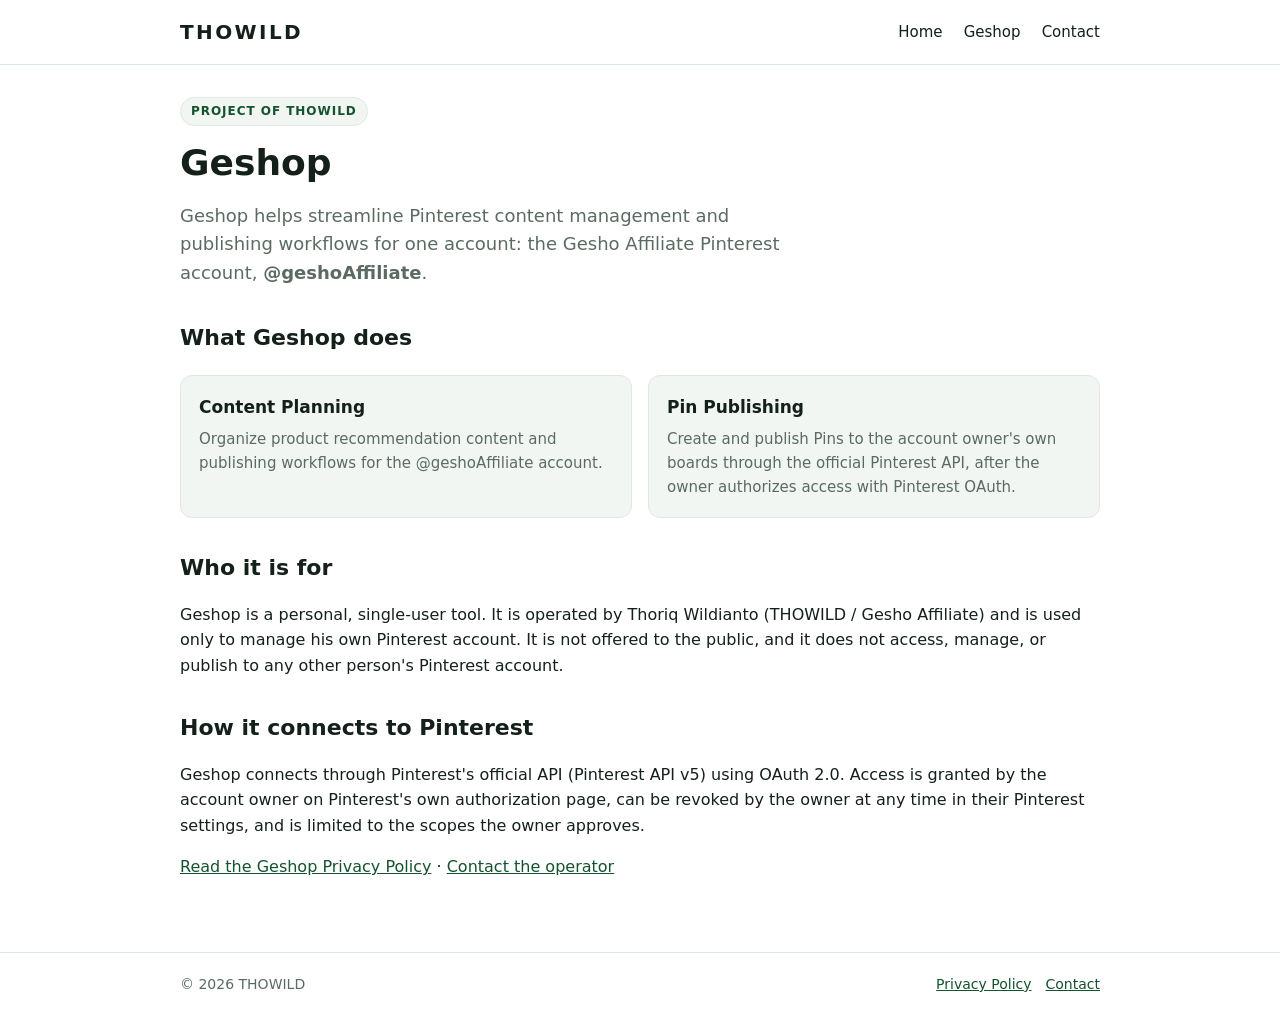
==== geshop/index.html @ b92587a5 "Add THOWILD website with Geshop pages and custom domain" ====
<!DOCTYPE html>
<html lang="en">
<head>
<meta charset="utf-8">
<meta name="viewport" content="width=device-width, initial-scale=1">
<title>Geshop — Pinterest Management Tool by THOWILD</title>
<meta name="description" content="Geshop is a personal tool, operated by THOWILD, for managing the Gesho Affiliate Pinterest account through the official Pinterest API.">
<link rel="stylesheet" href="/assets/style.css">
</head>
<body>
<header>
  <div class="nav">
    <a class="logo" href="/">THOWILD</a>
    <nav>
      <a href="/">Home</a>
      <a href="/geshop/">Geshop</a>
      <a href="/geshop/contact.html">Contact</a>
    </nav>
  </div>
</header>
<main>
  <span class="badge">Project of THOWILD</span>
  <h1>Geshop</h1>
  <p class="lead">Geshop helps streamline Pinterest content management and publishing workflows for one account: the Gesho Affiliate Pinterest account, <strong>@geshoAffiliate</strong>.</p>

  <h2>What Geshop does</h2>
  <div class="grid">
    <div class="card">
      <h3>Content Planning</h3>
      <p>Organize product recommendation content and publishing workflows for the @geshoAffiliate account.</p>
    </div>
    <div class="card">
      <h3>Pin Publishing</h3>
      <p>Create and publish Pins to the account owner's own boards through the official Pinterest API, after the owner authorizes access with Pinterest OAuth.</p>
    </div>
  </div>

  <h2>Who it is for</h2>
  <p>Geshop is a personal, single-user tool. It is operated by Thoriq Wildianto (THOWILD / Gesho Affiliate) and is used only to manage his own Pinterest account. It is not offered to the public, and it does not access, manage, or publish to any other person's Pinterest account.</p>

  <h2>How it connects to Pinterest</h2>
  <p>Geshop connects through Pinterest's official API (Pinterest API v5) using OAuth 2.0. Access is granted by the account owner on Pinterest's own authorization page, can be revoked by the owner at any time in their Pinterest settings, and is limited to the scopes the owner approves.</p>

  <p><a href="/geshop/privacy-policy.html">Read the Geshop Privacy Policy</a> &middot; <a href="/geshop/contact.html">Contact the operator</a></p>
</main>
<footer>
  <div class="footer-in">
    <span>&copy; 2026 THOWILD</span>
    <span><a href="/geshop/privacy-policy.html">Privacy Policy</a><a href="/geshop/contact.html">Contact</a></span>
  </div>
</footer>
</body>
</html>
---- assets/style.css ----
:root{--bg:#ffffff;--ink:#14201a;--muted:#5b6b62;--accent:#14532d;--accent-ink:#ffffff;--card:#f2f6f3;--line:#dfe8e1}
*{box-sizing:border-box}body{margin:0;font-family:system-ui,-apple-system,"Segoe UI",Roboto,Arial,sans-serif;color:var(--ink);background:var(--bg);line-height:1.6}
a{color:var(--accent)}
header{border-bottom:1px solid var(--line)}
.nav{max-width:960px;margin:0 auto;padding:16px 20px;display:flex;align-items:center;justify-content:space-between;gap:16px;flex-wrap:wrap}
.logo{font-weight:800;letter-spacing:.12em;text-decoration:none;color:var(--ink);font-size:20px}
.nav nav a{margin-left:16px;text-decoration:none;color:var(--ink);font-size:15px}
.nav nav a:hover{color:var(--accent)}
main{max-width:960px;margin:0 auto;padding:32px 20px 56px}
.badge{display:inline-block;background:var(--card);border:1px solid var(--line);color:var(--accent);font-size:12px;font-weight:700;letter-spacing:.08em;text-transform:uppercase;padding:4px 10px;border-radius:999px}
h1{font-size:36px;line-height:1.15;margin:16px 0 12px}
h2{font-size:22px;margin:32px 0 8px}
p.lead{font-size:18px;color:var(--muted);max-width:640px}
.btn{display:inline-block;background:var(--accent);color:var(--accent-ink);padding:10px 18px;border-radius:8px;text-decoration:none;font-weight:600;margin-top:12px}
.grid{display:grid;grid-template-columns:repeat(auto-fit,minmax(220px,1fr));gap:16px;margin-top:20px}
.card{background:var(--card);border:1px solid var(--line);border-radius:12px;padding:18px}
.card h3{margin:0 0 6px;font-size:17px}
.card p{margin:0;color:var(--muted);font-size:15px}
footer{border-top:1px solid var(--line)}
.footer-in{max-width:960px;margin:0 auto;padding:20px;display:flex;justify-content:space-between;gap:12px;flex-wrap:wrap;color:var(--muted);font-size:14px}
.footer-in a{margin-left:14px}
table{border-collapse:collapse}td,th{border:1px solid var(--line);padding:8px 12px;text-align:left;font-size:15px}
code{background:var(--card);padding:2px 6px;border-radius:6px}
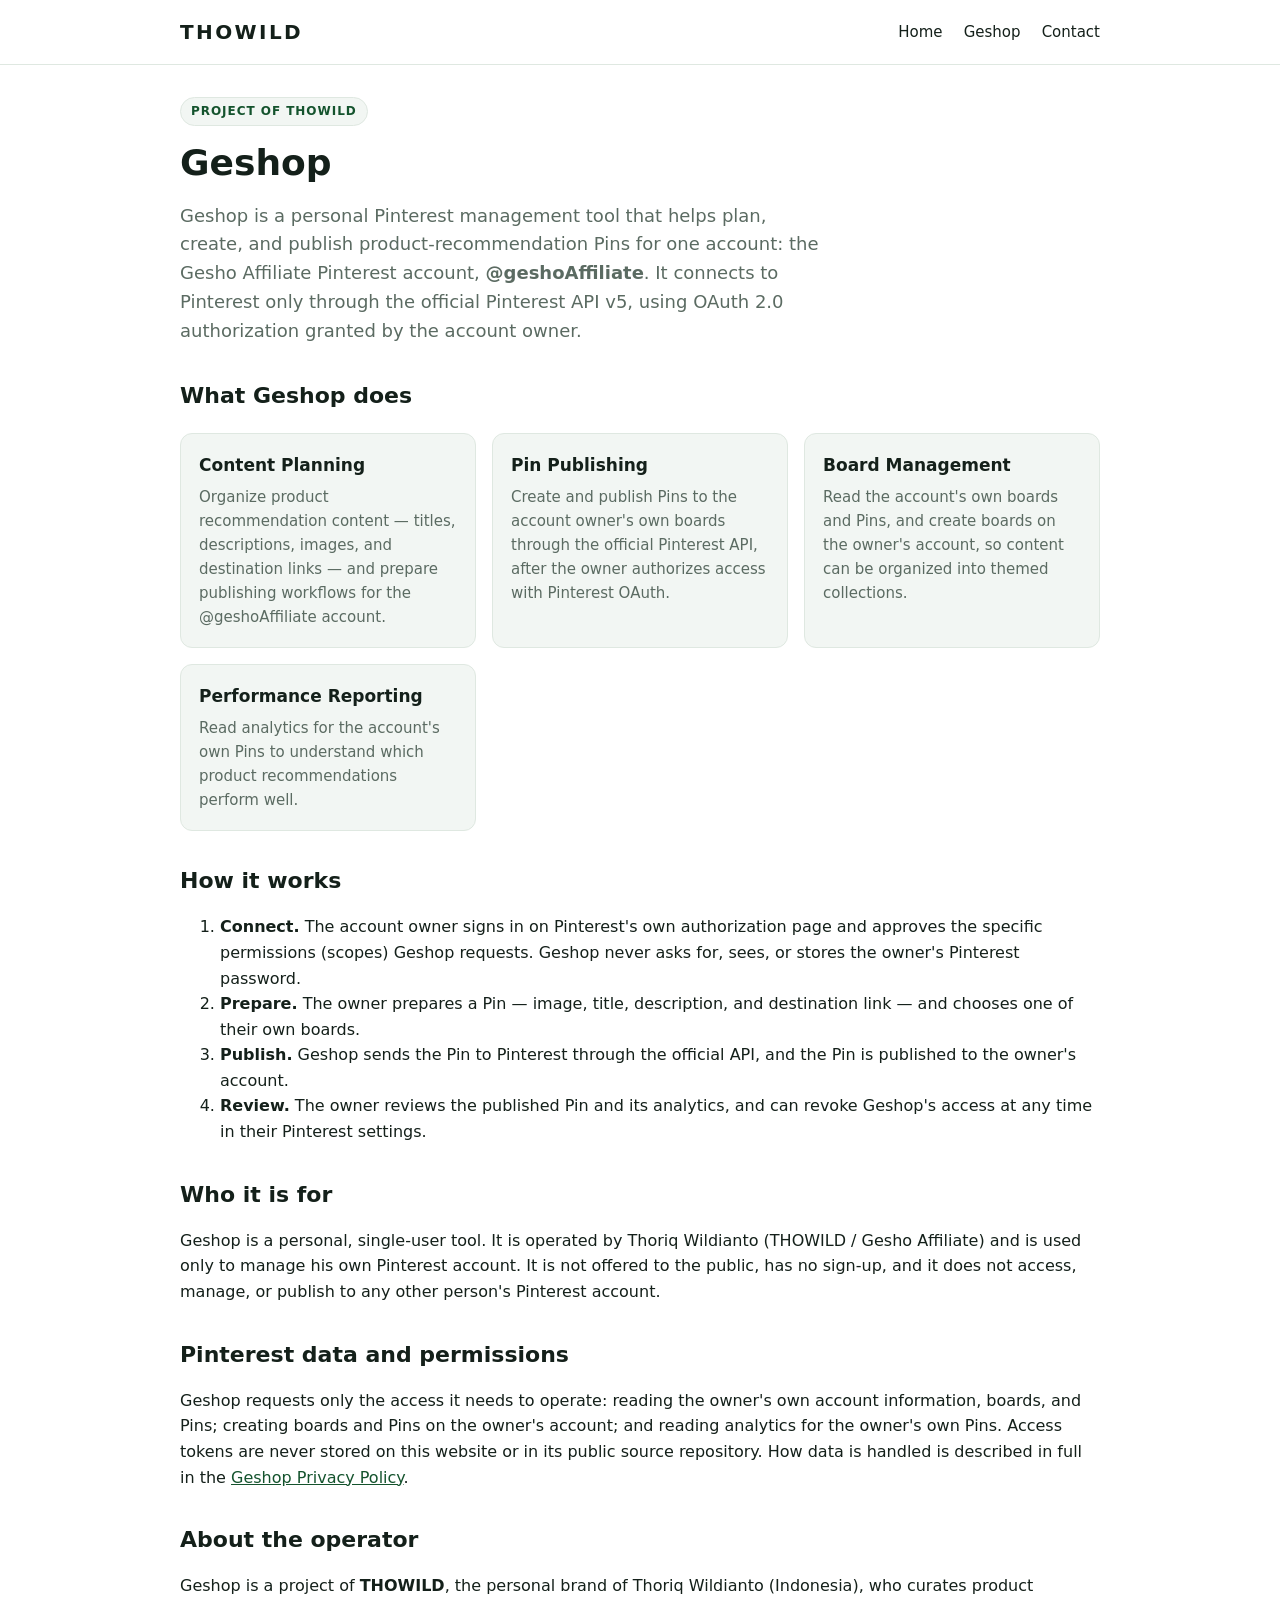
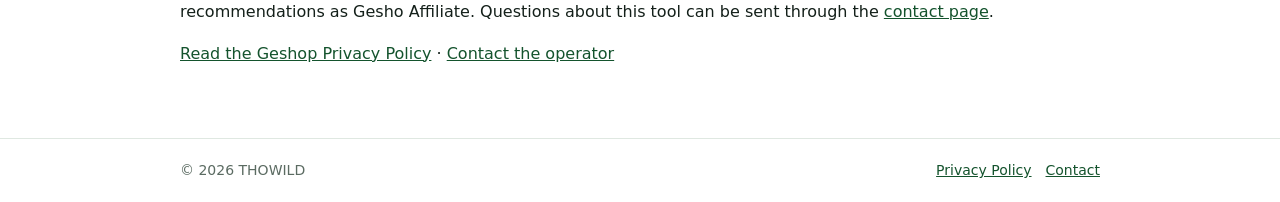
==== commit 9e424bc6: "Upgrade Geshop page: features, how it works, data & permissions for Pinterest app review" ====
--- a/geshop/index.html
+++ b/geshop/index.html
@@ -21,25 +21,44 @@
 <main>
   <span class="badge">Project of THOWILD</span>
   <h1>Geshop</h1>
-  <p class="lead">Geshop helps streamline Pinterest content management and publishing workflows for one account: the Gesho Affiliate Pinterest account, <strong>@geshoAffiliate</strong>.</p>
+  <p class="lead">Geshop is a personal Pinterest management tool that helps plan, create, and publish product-recommendation Pins for one account: the Gesho Affiliate Pinterest account, <strong>@geshoAffiliate</strong>. It connects to Pinterest only through the official Pinterest API v5, using OAuth 2.0 authorization granted by the account owner.</p>
 
   <h2>What Geshop does</h2>
   <div class="grid">
     <div class="card">
       <h3>Content Planning</h3>
-      <p>Organize product recommendation content and publishing workflows for the @geshoAffiliate account.</p>
+      <p>Organize product recommendation content — titles, descriptions, images, and destination links — and prepare publishing workflows for the @geshoAffiliate account.</p>
     </div>
     <div class="card">
       <h3>Pin Publishing</h3>
       <p>Create and publish Pins to the account owner's own boards through the official Pinterest API, after the owner authorizes access with Pinterest OAuth.</p>
     </div>
+    <div class="card">
+      <h3>Board Management</h3>
+      <p>Read the account's own boards and Pins, and create boards on the owner's account, so content can be organized into themed collections.</p>
+    </div>
+    <div class="card">
+      <h3>Performance Reporting</h3>
+      <p>Read analytics for the account's own Pins to understand which product recommendations perform well.</p>
+    </div>
   </div>
 
+  <h2>How it works</h2>
+  <ol>
+    <li><strong>Connect.</strong> The account owner signs in on Pinterest's own authorization page and approves the specific permissions (scopes) Geshop requests. Geshop never asks for, sees, or stores the owner's Pinterest password.</li>
+    <li><strong>Prepare.</strong> The owner prepares a Pin — image, title, description, and destination link — and chooses one of their own boards.</li>
+    <li><strong>Publish.</strong> Geshop sends the Pin to Pinterest through the official API, and the Pin is published to the owner's account.</li>
+    <li><strong>Review.</strong> The owner reviews the published Pin and its analytics, and can revoke Geshop's access at any time in their Pinterest settings.</li>
+  </ol>
+
   <h2>Who it is for</h2>
-  <p>Geshop is a personal, single-user tool. It is operated by Thoriq Wildianto (THOWILD / Gesho Affiliate) and is used only to manage his own Pinterest account. It is not offered to the public, and it does not access, manage, or publish to any other person's Pinterest account.</p>
+  <p>Geshop is a personal, single-user tool. It is operated by Thoriq Wildianto (THOWILD / Gesho Affiliate) and is used only to manage his own Pinterest account. It is not offered to the public, has no sign-up, and it does not access, manage, or publish to any other person's Pinterest account.</p>
 
-  <h2>How it connects to Pinterest</h2>
-  <p>Geshop connects through Pinterest's official API (Pinterest API v5) using OAuth 2.0. Access is granted by the account owner on Pinterest's own authorization page, can be revoked by the owner at any time in their Pinterest settings, and is limited to the scopes the owner approves.</p>
+  <h2>Pinterest data and permissions</h2>
+  <p>Geshop requests only the access it needs to operate: reading the owner's own account information, boards, and Pins; creating boards and Pins on the owner's account; and reading analytics for the owner's own Pins. Access tokens are never stored on this website or in its public source repository. How data is handled is described in full in the <a href="/geshop/privacy-policy.html">Geshop Privacy Policy</a>.</p>
+
+  <h2>About the operator</h2>
+  <p>Geshop is a project of <strong>THOWILD</strong>, the personal brand of Thoriq Wildianto (Indonesia), who curates product recommendations as Gesho Affiliate. Questions about this tool can be sent through the <a href="/geshop/contact.html">contact page</a>.</p>
 
   <p><a href="/geshop/privacy-policy.html">Read the Geshop Privacy Policy</a> &middot; <a href="/geshop/contact.html">Contact the operator</a></p>
 </main>
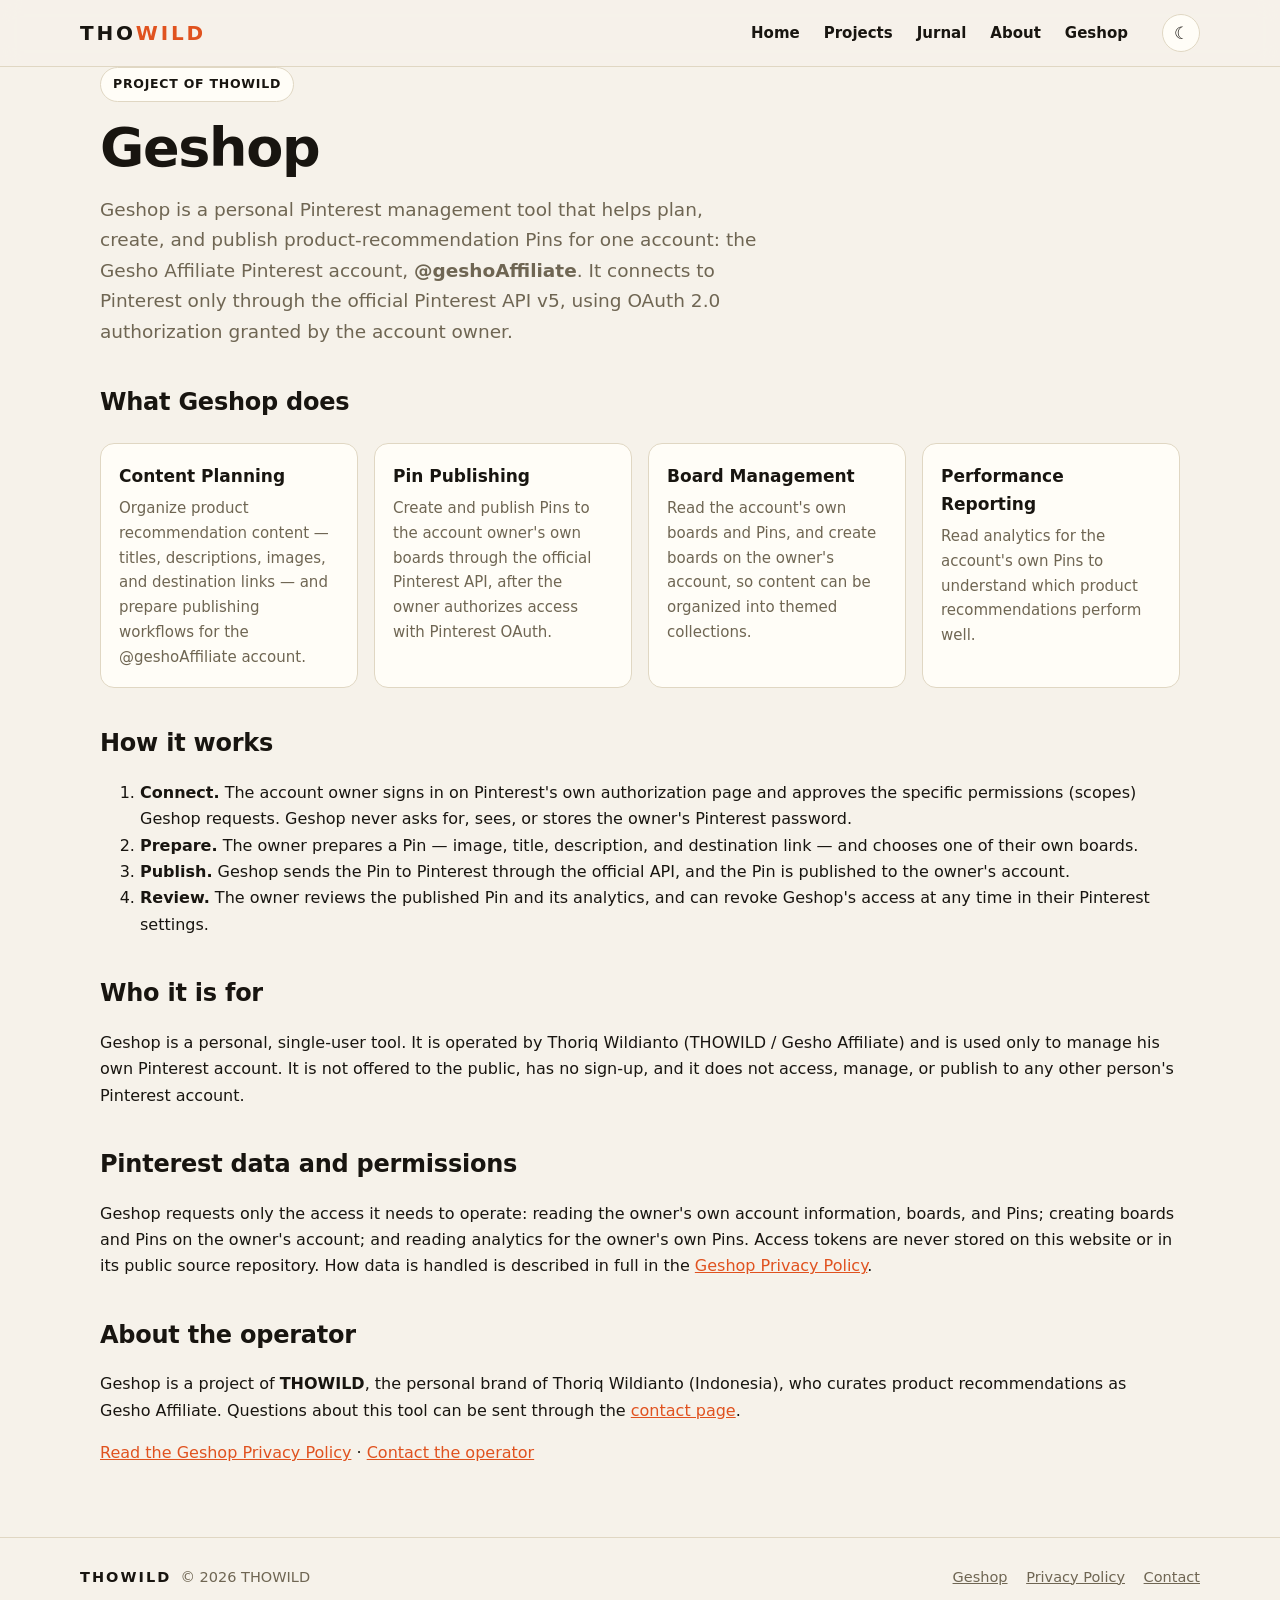
==== commit 67ec080a: "Redesign stage 2: new THOWILD homepage (assets embedded), blog index, Geshop pages restyled" ====
--- a/geshop/index.html
+++ b/geshop/index.html
@@ -5,20 +5,24 @@
 <meta name="viewport" content="width=device-width, initial-scale=1">
 <title>Geshop — Pinterest Management Tool by THOWILD</title>
 <meta name="description" content="Geshop is a personal tool, operated by THOWILD, for managing the Gesho Affiliate Pinterest account through the official Pinterest API.">
+<script>(function(){var d=document.documentElement;d.classList.add('js');var t=null;try{t=new URLSearchParams(location.search).get('theme')||localStorage.getItem('thowild-theme')}catch(e){}if(t!=='dark'&&t!=='light'){t=window.matchMedia&&window.matchMedia('(prefers-color-scheme: dark)').matches?'dark':'light'}d.dataset.theme=t})();</script>
 <link rel="stylesheet" href="/assets/style.css">
 </head>
 <body>
-<header>
-  <div class="nav">
-    <a class="logo" href="/">THOWILD</a>
-    <nav>
+<header class="site-header">
+  <div class="wrap nav">
+    <a class="logo" href="/">THO<em>WILD</em></a>
+    <nav class="menu">
       <a href="/">Home</a>
+      <a href="/#projects">Projects</a>
+      <a href="/blog/">Jurnal</a>
+      <a href="/#about">About</a>
       <a href="/geshop/">Geshop</a>
-      <a href="/geshop/contact.html">Contact</a>
     </nav>
+    <button class="theme-toggle" type="button" aria-label="Ganti mode gelap/terang"><span class="icon-moon" aria-hidden="true">☾</span><span class="icon-sun" aria-hidden="true">☀</span></button>
   </div>
 </header>
-<main>
+<main class="wrap page">
   <span class="badge">Project of THOWILD</span>
   <h1>Geshop</h1>
   <p class="lead">Geshop is a personal Pinterest management tool that helps plan, create, and publish product-recommendation Pins for one account: the Gesho Affiliate Pinterest account, <strong>@geshoAffiliate</strong>. It connects to Pinterest only through the official Pinterest API v5, using OAuth 2.0 authorization granted by the account owner.</p>
@@ -62,11 +66,16 @@
 
   <p><a href="/geshop/privacy-policy.html">Read the Geshop Privacy Policy</a> &middot; <a href="/geshop/contact.html">Contact the operator</a></p>
 </main>
-<footer>
-  <div class="footer-in">
-    <span>&copy; 2026 THOWILD</span>
-    <span><a href="/geshop/privacy-policy.html">Privacy Policy</a><a href="/geshop/contact.html">Contact</a></span>
+<footer class="site-footer">
+  <div class="wrap footer-in">
+    <span><span class="fbrand">THOWILD</span> &nbsp;© 2026 THOWILD</span>
+    <span>
+      <a href="/geshop/">Geshop</a>
+      <a href="/geshop/privacy-policy.html">Privacy Policy</a>
+      <a href="/geshop/contact.html">Contact</a>
+    </span>
   </div>
 </footer>
+<script src="/assets/main.js" defer></script>
 </body>
 </html>
--- a/assets/style.css
+++ b/assets/style.css
@@ -1,23 +1,161 @@
-:root{--bg:#ffffff;--ink:#14201a;--muted:#5b6b62;--accent:#14532d;--accent-ink:#ffffff;--card:#f2f6f3;--line:#dfe8e1}
-*{box-sizing:border-box}body{margin:0;font-family:system-ui,-apple-system,"Segoe UI",Roboto,Arial,sans-serif;color:var(--ink);background:var(--bg);line-height:1.6}
+/* THOWILD — redesign v1 (original code, inspired layout direction only)
+   Single shared stylesheet for home, blog, and Geshop pages. */
+:root{
+  --bg:#f6f2ea; --bg-soft:#eee7d8; --card:#fffdf7; --ink:#181510; --muted:#6f6653;
+  --accent:#e0521f; --accent-ink:#ffffff; --line:#e0d7c3; --green:#1e7a46; --amber:#b97f14;
+  --radius:18px; --shadow:0 18px 40px rgba(24,21,16,.10);
+}
+html[data-theme="dark"]{
+  --bg:#14110c; --bg-soft:#1b1811; --card:#1e1a13; --ink:#f3edde; --muted:#a79c86;
+  --accent:#ff7a4d; --accent-ink:#1c110a; --line:#35301f; --green:#4cc27e; --amber:#e0aa3e;
+  --shadow:0 18px 40px rgba(0,0,0,.45);
+}
+*{box-sizing:border-box}
+html{scroll-behavior:smooth}
+body{margin:0;background:var(--bg);color:var(--ink);line-height:1.65;
+  font-family:system-ui,-apple-system,"Segoe UI",Roboto,"Helvetica Neue",Arial,sans-serif;
+  transition:background .3s ease,color .3s ease}
 a{color:var(--accent)}
-header{border-bottom:1px solid var(--line)}
-.nav{max-width:960px;margin:0 auto;padding:16px 20px;display:flex;align-items:center;justify-content:space-between;gap:16px;flex-wrap:wrap}
-.logo{font-weight:800;letter-spacing:.12em;text-decoration:none;color:var(--ink);font-size:20px}
-.nav nav a{margin-left:16px;text-decoration:none;color:var(--ink);font-size:15px}
-.nav nav a:hover{color:var(--accent)}
-main{max-width:960px;margin:0 auto;padding:32px 20px 56px}
-.badge{display:inline-block;background:var(--card);border:1px solid var(--line);color:var(--accent);font-size:12px;font-weight:700;letter-spacing:.08em;text-transform:uppercase;padding:4px 10px;border-radius:999px}
-h1{font-size:36px;line-height:1.15;margin:16px 0 12px}
-h2{font-size:22px;margin:32px 0 8px}
-p.lead{font-size:18px;color:var(--muted);max-width:640px}
-.btn{display:inline-block;background:var(--accent);color:var(--accent-ink);padding:10px 18px;border-radius:8px;text-decoration:none;font-weight:600;margin-top:12px}
+img,video{max-width:100%;display:block}
+.wrap{max-width:1120px;margin:0 auto;padding:0 20px}
+
+/* ---------- header ---------- */
+.site-header{position:sticky;top:0;z-index:50;border-bottom:1px solid var(--line);
+  background:color-mix(in srgb,var(--bg) 86%,transparent);backdrop-filter:blur(10px)}
+.nav{display:flex;align-items:center;gap:18px;padding:14px 0;flex-wrap:wrap}
+.logo{font-weight:900;letter-spacing:.14em;text-decoration:none;color:var(--ink);font-size:20px}
+.logo em{font-style:normal;color:var(--accent)}
+.menu{display:flex;gap:4px;flex-wrap:wrap;margin-left:auto}
+.menu a{text-decoration:none;color:var(--ink);font-size:15px;font-weight:600;padding:6px 10px;border-radius:999px}
+.menu a:hover{background:var(--bg-soft);color:var(--accent)}
+.theme-toggle{margin-left:6px;border:1px solid var(--line);background:var(--card);color:var(--ink);
+  width:38px;height:38px;border-radius:999px;cursor:pointer;font-size:17px;line-height:1}
+.theme-toggle .icon-sun{display:none}
+html[data-theme="dark"] .theme-toggle .icon-sun{display:inline}
+html[data-theme="dark"] .theme-toggle .icon-moon{display:none}
+
+/* ---------- generic ---------- */
+.badge{display:inline-flex;align-items:center;gap:8px;background:var(--card);border:1px solid var(--line);
+  color:var(--ink);font-size:12.5px;font-weight:700;letter-spacing:.06em;text-transform:uppercase;
+  padding:6px 12px;border-radius:999px}
+.badge .dot{width:8px;height:8px;border-radius:50%;background:var(--green);animation:pulse 2s infinite}
+@keyframes pulse{0%{box-shadow:0 0 0 0 rgba(30,122,70,.45)}70%{box-shadow:0 0 0 8px rgba(30,122,70,0)}100%{box-shadow:0 0 0 0 rgba(30,122,70,0)}}
+.btn{display:inline-block;background:var(--accent);color:var(--accent-ink);padding:13px 22px;border-radius:999px;
+  text-decoration:none;font-weight:700;font-size:16px;border:1px solid var(--accent)}
+.btn:hover{filter:brightness(1.07)}
+.btn-ghost{display:inline-block;background:transparent;color:var(--ink);padding:13px 22px;border-radius:999px;
+  text-decoration:none;font-weight:700;font-size:16px;border:1px solid var(--line)}
+.btn-ghost:hover{border-color:var(--accent);color:var(--accent)}
+.kicker{color:var(--accent);font-weight:800;letter-spacing:.16em;text-transform:uppercase;font-size:13px;margin:0 0 6px}
+.section-title{font-size:clamp(30px,5.4vw,46px);line-height:1.08;letter-spacing:-.02em;margin:0 0 14px;font-weight:900}
+section{padding:64px 0 8px}
+.lead{font-size:19px;color:var(--muted);max-width:660px}
+.js .reveal{opacity:0;transform:translateY(20px);transition:opacity .7s ease,transform .7s ease}
+.js .reveal.in{opacity:1;transform:none}
+
+/* ---------- hero ---------- */
+.hero{padding:72px 0 30px}
+.hero-title{font-size:clamp(64px,16.5vw,168px);line-height:.95;letter-spacing:-.035em;font-weight:900;margin:22px 0 6px}
+.hero-title .wild{color:var(--accent)}
+.hero-line{font-size:clamp(26px,5.6vw,44px);font-weight:800;letter-spacing:-.01em;margin:0 0 18px}
+.rotator{display:inline-block;color:var(--accent);transition:opacity .28s ease,transform .28s ease}
+.rotator.swap{opacity:0;transform:translateY(10px)}
+.hero-intro{font-size:19px;color:var(--muted);max-width:640px;margin:0 0 26px}
+.hero-actions{display:flex;gap:12px;flex-wrap:wrap}
+.stats{display:flex;gap:0;flex-wrap:wrap;margin-top:52px;border:1px solid var(--line);border-radius:var(--radius);
+  background:var(--card);overflow:hidden}
+.stat{flex:1 1 160px;padding:18px 20px;border-right:1px solid var(--line)}
+.stat:last-child{border-right:0}
+.stat b{display:block;font-size:30px;line-height:1.1;letter-spacing:-.02em}
+.stat span{color:var(--muted);font-size:14px}
+
+/* ---------- projects ---------- */
+.project-list{display:grid;gap:26px;margin-top:26px}
+.project-card{display:grid;grid-template-columns:1.15fr 1fr;gap:0;background:var(--card);border:1px solid var(--line);
+  border-radius:var(--radius);overflow:hidden;box-shadow:var(--shadow)}
+.project-media{position:relative;min-height:260px;background:var(--bg-soft)}
+.project-media img{width:100%;height:100%;object-fit:cover;position:absolute;inset:0}
+.project-media.media-contain{display:flex;align-items:center;justify-content:center;
+  background:radial-gradient(120% 120% at 20% 10%,#ffd9a8 0%,#f78d5c 45%,#e0521f 100%)}
+.project-media.media-contain img{position:static;width:62%;height:auto;object-fit:contain;border-radius:22px;
+  box-shadow:0 16px 34px rgba(0,0,0,.28)}
+.media-soon{display:flex;flex-direction:column;align-items:center;justify-content:center;gap:6px;height:100%;min-height:260px;
+  color:var(--muted);background:repeating-linear-gradient(45deg,var(--bg-soft) 0 18px,var(--bg) 18px 36px);text-align:center;padding:20px}
+.media-soon .big{font-size:56px;font-weight:900;letter-spacing:-.03em;color:var(--ink)}
+.project-body{padding:26px 26px 28px;display:flex;flex-direction:column;gap:8px}
+.project-no{font-size:14px;font-weight:800;letter-spacing:.2em;color:var(--muted)}
+.project-body h3{font-size:30px;margin:0;letter-spacing:-.02em;line-height:1.15}
+.project-body p{color:var(--muted);margin:0;font-size:16.5px}
+.project-link{margin-top:auto;padding-top:10px;font-weight:700;text-decoration:none}
+.status{display:inline-flex;align-items:center;gap:7px;font-size:12px;font-weight:800;letter-spacing:.08em;
+  text-transform:uppercase;border:1px solid var(--line);border-radius:999px;padding:4px 11px;width:fit-content}
+.status::before{content:"";width:8px;height:8px;border-radius:50%;background:var(--green)}
+.status.soon::before{background:var(--amber)}
+
+/* ---------- video band ---------- */
+.video-band{background:var(--bg-soft);border:1px solid var(--line);border-radius:calc(var(--radius) + 6px);padding:26px;margin-top:26px}
+.video-frame{border-radius:14px;overflow:hidden;box-shadow:var(--shadow)}
+.video-frame video{width:100%;aspect-ratio:16/9;object-fit:cover;background:#000}
+.video-cap{color:var(--muted);font-size:15px;margin:14px 2px 0}
+
+/* ---------- now / journal / cta ---------- */
+.now-list{border:1px solid var(--line);border-radius:var(--radius);background:var(--card);overflow:hidden;margin-top:22px}
+.now-row{display:flex;gap:14px;align-items:baseline;padding:18px 22px;border-bottom:1px solid var(--line);flex-wrap:wrap}
+.now-row:last-child{border-bottom:0}
+.now-row b{font-size:17.5px}
+.now-row p{margin:0;color:var(--muted);flex:1 1 280px;font-size:15.5px}
+.tag{font-size:12px;font-weight:800;letter-spacing:.07em;text-transform:uppercase;color:var(--accent);
+  border:1px solid var(--line);padding:3px 10px;border-radius:999px;white-space:nowrap}
+.journal-grid{display:grid;grid-template-columns:repeat(auto-fit,minmax(240px,1fr));gap:16px;margin-top:22px}
+.post-card{background:var(--card);border:1px solid var(--line);border-radius:var(--radius);padding:22px;text-decoration:none;color:var(--ink);display:block}
+.post-card h3{margin:8px 0 6px;font-size:20px;line-height:1.3}
+.post-card p{margin:0;color:var(--muted);font-size:15px}
+.post-card.empty{border-style:dashed;box-shadow:none}
+.chip{display:inline-block;font-size:12px;font-weight:800;letter-spacing:.07em;text-transform:uppercase;color:var(--accent)}
+.cta-panel{margin:70px 0 10px;background:var(--ink);color:var(--bg);border-radius:calc(var(--radius) + 6px);padding:44px 30px;text-align:left}
+.cta-panel h2{font-size:clamp(30px,6vw,50px);letter-spacing:-.02em;line-height:1.05;margin:0 0 12px;font-weight:900}
+.cta-panel p{color:inherit;opacity:.75;max-width:560px;margin:0 0 22px;font-size:17px}
+.cta-panel .btn-ghost{color:var(--bg);border-color:color-mix(in srgb,var(--bg) 40%,transparent)}
+.follow-links{display:flex;gap:10px;flex-wrap:wrap;margin-top:18px}
+.follow-links a{color:var(--bg);text-decoration:none;font-weight:700;border:1px solid color-mix(in srgb,var(--bg) 40%,transparent);
+  padding:9px 16px;border-radius:999px;font-size:15px}
+
+/* ---------- footer ---------- */
+.site-footer{border-top:1px solid var(--line);margin-top:70px}
+.footer-in{display:flex;justify-content:space-between;gap:18px;flex-wrap:wrap;padding:28px 0 34px;color:var(--muted);font-size:14.5px}
+.footer-in .fbrand{color:var(--ink);font-weight:900;letter-spacing:.14em}
+.footer-in a{margin-left:14px;color:var(--muted)}
+.footer-in a:hover{color:var(--accent)}
+
+/* ---------- inner pages (Geshop, blog, posts) ---------- */
+.page main{max-width:820px}
+.page h1{font-size:clamp(36px,7vw,54px);line-height:1.05;letter-spacing:-.025em;margin:18px 0 12px;font-weight:900}
+.page h2{font-size:24px;margin:36px 0 8px;letter-spacing:-.01em}
+.page .lead{font-size:18.5px}
 .grid{display:grid;grid-template-columns:repeat(auto-fit,minmax(220px,1fr));gap:16px;margin-top:20px}
-.card{background:var(--card);border:1px solid var(--line);border-radius:12px;padding:18px}
+.card{background:var(--card);border:1px solid var(--line);border-radius:14px;padding:18px}
 .card h3{margin:0 0 6px;font-size:17px}
 .card p{margin:0;color:var(--muted);font-size:15px}
-footer{border-top:1px solid var(--line)}
-.footer-in{max-width:960px;margin:0 auto;padding:20px;display:flex;justify-content:space-between;gap:12px;flex-wrap:wrap;color:var(--muted);font-size:14px}
-.footer-in a{margin-left:14px}
-table{border-collapse:collapse}td,th{border:1px solid var(--line);padding:8px 12px;text-align:left;font-size:15px}
-code{background:var(--card);padding:2px 6px;border-radius:6px}
+table{border-collapse:collapse;margin-top:8px}
+td,th{border:1px solid var(--line);padding:9px 13px;text-align:left;font-size:15px}
+code{background:var(--bg-soft);padding:2px 6px;border-radius:6px}
+.post-meta{color:var(--muted);font-size:14.5px;margin:0 0 8px}
+.back-link{font-weight:700;text-decoration:none}
+
+/* ---------- responsive ---------- */
+@media (max-width:760px){
+  .project-card{grid-template-columns:1fr}
+  .project-media{min-height:210px}
+  .stat{border-right:0;border-bottom:1px solid var(--line)}
+  .stat:last-child{border-bottom:0}
+  section{padding:46px 0 4px}
+  .hero{padding:46px 0 20px}
+}
+@media (prefers-reduced-motion:reduce){
+  html{scroll-behavior:auto}
+  *,*::before,*::after{animation-duration:.001s !important;transition-duration:.001s !important}
+  .js .reveal{opacity:1;transform:none}
+}
+
+/* Legacy bare pages whose files must stay untouched (e.g. Geshop Privacy Policy) */
+main:not(.wrap){max-width:820px;margin:0 auto;padding:0 20px}
